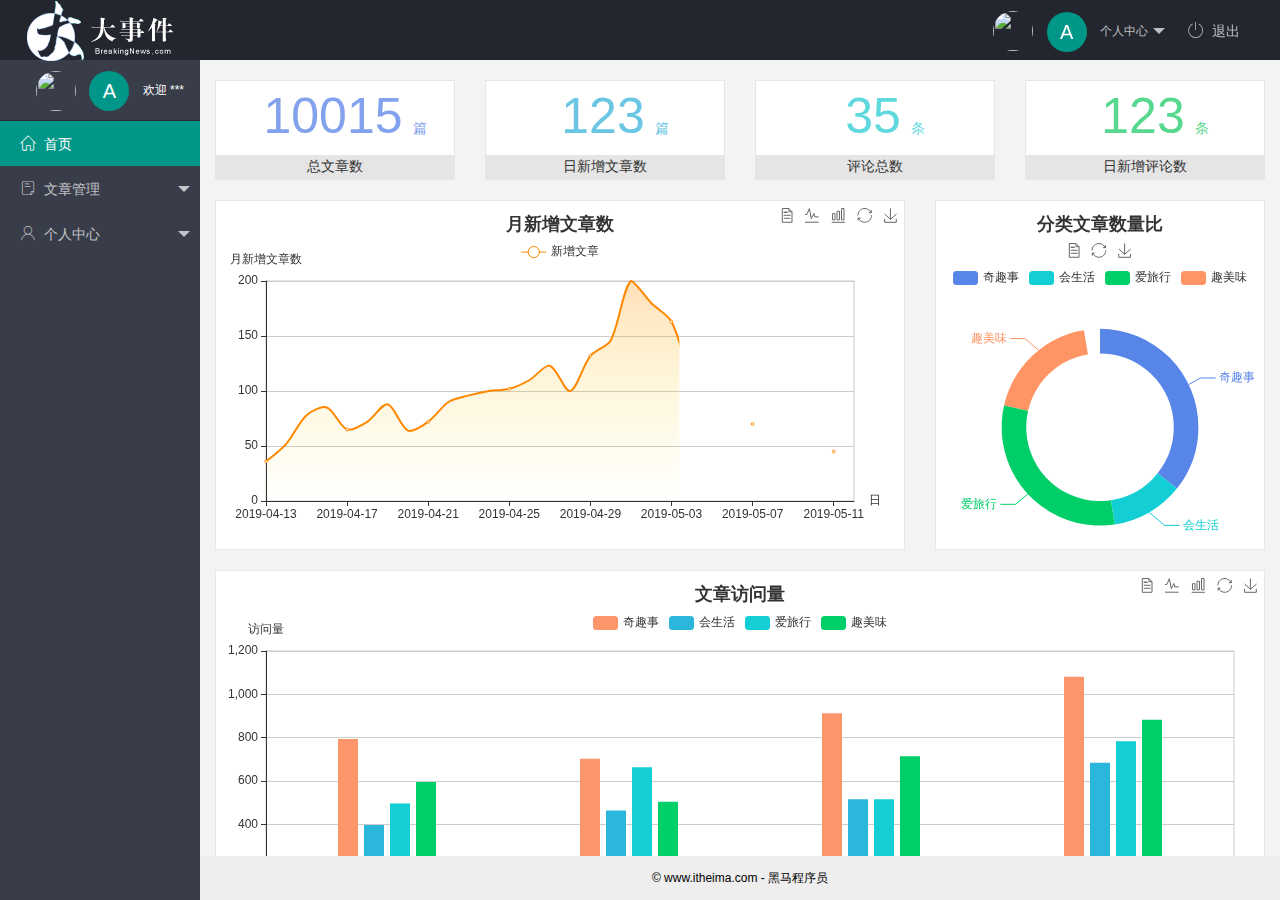
==== index.html @ 98dc0ad7 "完成了主页功能开发" ====
<!DOCTYPE html>
<html lang="en">

<head>
    <meta charset="UTF-8" />
    <meta name="viewport" content="width=device-width, initial-scale=1.0" />
    <title>后台主页</title>
    <!-- 导入 layui 的样式表 -->
    <link rel="stylesheet" href="./assets/lib/layui/css/layui.css" />
    <!-- 导入第三方图标库 -->
    <link rel="stylesheet" href="./assets/fonts/iconfont.css" />
    <!-- 导入自己的样式表 -->
    <link rel="stylesheet" href="./assets/css/index.css" />
</head>

<body class="layui-layout-body">
    <div class="layui-layout layui-layout-admin">
        <div class="layui-header">
            <div class="layui-logo">
                <img src="./assets/images/logo.png" alt="" />
            </div>
            <!-- 头部区域（可配合layui已有的水平导航） -->
            <ul class="layui-nav layui-layout-right">
                <li class="layui-nav-item">
                    <a href="javascript:;" class="userinfo">
                        <img src="http://t.cn/RCzsdCq" class="layui-nav-img" />
                        <span class="text-avatar">A</span> 个人中心
                    </a>
                    <dl class="layui-nav-child">
                        <dd><a href="./user/user_info.html" target="fm">基本资料</a></dd>
                        <dd><a href="./user/user_avatar.html" target="fm">更换头像</a></dd>
                        <dd><a href="./user/user_pwd.html" target="fm">重置密码</a></dd>
                    </dl>
                </li>
                <li class="layui-nav-item">
                    <a href="javascript:;" id="btnLogout"><span class="iconfont icon-tuichu"></span>退出</a>
                </li>
            </ul>
        </div>

        <div class="layui-side layui-bg-black">
            <div class="layui-side-scroll">
                <div class="userinfo">
                    <img src="http://t.cn/RCzsdCq" class="layui-nav-img" />
                    <span class="text-avatar">A</span>
                    <span id="welcome">欢迎 ***</span>
                </div>
                <!-- 左侧导航区域（可配合layui已有的垂直导航） -->
                <ul class="layui-nav layui-nav-tree" lay-shrink="all">
                    <li class="layui-nav-item layui-this">
                        <a href="./home/dashboard.html" target="fm"><span class="iconfont icon-home"></span>首页</a>
                    </li>
                    <li class="layui-nav-item">
                        <a class="" href="javascript:;"><span class="iconfont icon-16"></span>文章管理</a>
                        <dl class="layui-nav-child">
                            <dd>
                                <a href="/article/art_cate.html" target="fm"><i class="layui-icon layui-icon-app"></i>文章类别</a>
                            </dd>
                            <dd>
                                <a href="/article/art_list.html" target="fm"><i class="layui-icon layui-icon-app"></i>文章列表</a>
                            </dd>
                            <dd>
                                <a href="/article/art_pub.html" target="fm"><i class="layui-icon layui-icon-app"></i>发布文章</a>
                            </dd>
                        </dl>
                    </li>
                    <li class="layui-nav-item">
                        <a href="javascript:;"><span class="iconfont icon-user"></span>个人中心</a>
                        <dl class="layui-nav-child">
                            <dd>
                                <a href="/user/user_info.html" target="fm"><i class="layui-icon layui-icon-app"></i>基本资料</a>
                            </dd>
                            <dd>
                                <a href="/user/user_avatar.html" target="fm"><i class="layui-icon layui-icon-app"></i>更换头像</a>
                            </dd>
                            <dd>
                                <a href="/user/user_pwd.html" target="fm"><i class="layui-icon layui-icon-app"></i>重置密码</a>
                            </dd>
                        </dl>
                    </li>
                </ul>
            </div>
        </div>

        <div class="layui-body">
            <!-- 内容主体区域 -->
            <iframe name="fm" src="./home/dashboard.html" frameborder="0"></iframe>
        </div>

        <div class="layui-footer">
            <!-- 底部固定区域 -->
            © www.itheima.com - 黑马程序员
        </div>
    </div>
    <!-- 导入 layui 的JS文件 -->
    <script src="./assets/lib/layui/layui.all.js"></script>
    <!-- 导入 jQuery -->
    <script src="./assets/lib/jquery.js"></script>
    <!-- 导入自己封装的 baseAPI -->
    <script src="./assets/js/baseAPI.js"></script>
    <!-- 导入自己的 js 文件 -->
    <script src="./assets/js/index.js"></script>
</body>

</html>
---- assets/lib/layui/css/layui.css ----
/** layui-v2.5.5 MIT License By https://www.layui.com */
 .layui-inline,img{display:inline-block;vertical-align:middle}h1,h2,h3,h4,h5,h6{font-weight:400}.layui-edge,.layui-header,.layui-inline,.layui-main{position:relative}.layui-body,.layui-edge,.layui-elip{overflow:hidden}.layui-btn,.layui-edge,.layui-inline,img{vertical-align:middle}.layui-btn,.layui-disabled,.layui-icon,.layui-unselect{-moz-user-select:none;-webkit-user-select:none;-ms-user-select:none}.layui-elip,.layui-form-checkbox span,.layui-form-pane .layui-form-label{text-overflow:ellipsis;white-space:nowrap}.layui-breadcrumb,.layui-tree-btnGroup{visibility:hidden}blockquote,body,button,dd,div,dl,dt,form,h1,h2,h3,h4,h5,h6,input,li,ol,p,pre,td,textarea,th,ul{margin:0;padding:0;-webkit-tap-highlight-color:rgba(0,0,0,0)}a:active,a:hover{outline:0}img{border:none}li{list-style:none}table{border-collapse:collapse;border-spacing:0}h4,h5,h6{font-size:100%}button,input,optgroup,option,select,textarea{font-family:inherit;font-size:inherit;font-style:inherit;font-weight:inherit;outline:0}pre{white-space:pre-wrap;white-space:-moz-pre-wrap;white-space:-pre-wrap;white-space:-o-pre-wrap;word-wrap:break-word}body{line-height:24px;font:14px Helvetica Neue,Helvetica,PingFang SC,Tahoma,Arial,sans-serif}hr{height:1px;margin:10px 0;border:0;clear:both}a{color:#333;text-decoration:none}a:hover{color:#777}a cite{font-style:normal;*cursor:pointer}.layui-border-box,.layui-border-box *{box-sizing:border-box}.layui-box,.layui-box *{box-sizing:content-box}.layui-clear{clear:both;*zoom:1}.layui-clear:after{content:'\20';clear:both;*zoom:1;display:block;height:0}.layui-inline{*display:inline;*zoom:1}.layui-edge{display:inline-block;width:0;height:0;border-width:6px;border-style:dashed;border-color:transparent}.layui-edge-top{top:-4px;border-bottom-color:#999;border-bottom-style:solid}.layui-edge-right{border-left-color:#999;border-left-style:solid}.layui-edge-bottom{top:2px;border-top-color:#999;border-top-style:solid}.layui-edge-left{border-right-color:#999;border-right-style:solid}.layui-disabled,.layui-disabled:hover{color:#d2d2d2!important;cursor:not-allowed!important}.layui-circle{border-radius:100%}.layui-show{display:block!important}.layui-hide{display:none!important}@font-face{font-family:layui-icon;src:url(../font/iconfont.eot?v=250);src:url(../font/iconfont.eot?v=250#iefix) format('embedded-opentype'),url(../font/iconfont.woff2?v=250) format('woff2'),url(../font/iconfont.woff?v=250) format('woff'),url(../font/iconfont.ttf?v=250) format('truetype'),url(../font/iconfont.svg?v=250#layui-icon) format('svg')}.layui-icon{font-family:layui-icon!important;font-size:16px;font-style:normal;-webkit-font-smoothing:antialiased;-moz-osx-font-smoothing:grayscale}.layui-icon-reply-fill:before{content:"\e611"}.layui-icon-set-fill:before{content:"\e614"}.layui-icon-menu-fill:before{content:"\e60f"}.layui-icon-search:before{content:"\e615"}.layui-icon-share:before{content:"\e641"}.layui-icon-set-sm:before{content:"\e620"}.layui-icon-engine:before{content:"\e628"}.layui-icon-close:before{content:"\1006"}.layui-icon-close-fill:before{content:"\1007"}.layui-icon-chart-screen:before{content:"\e629"}.layui-icon-star:before{content:"\e600"}.layui-icon-circle-dot:before{content:"\e617"}.layui-icon-chat:before{content:"\e606"}.layui-icon-release:before{content:"\e609"}.layui-icon-list:before{content:"\e60a"}.layui-icon-chart:before{content:"\e62c"}.layui-icon-ok-circle:before{content:"\1005"}.layui-icon-layim-theme:before{content:"\e61b"}.layui-icon-table:before{content:"\e62d"}.layui-icon-right:before{content:"\e602"}.layui-icon-left:before{content:"\e603"}.layui-icon-cart-simple:before{content:"\e698"}.layui-icon-face-cry:before{content:"\e69c"}.layui-icon-face-smile:before{content:"\e6af"}.layui-icon-survey:before{content:"\e6b2"}.layui-icon-tree:before{content:"\e62e"}.layui-icon-upload-circle:before{content:"\e62f"}.layui-icon-add-circle:before{content:"\e61f"}.layui-icon-download-circle:before{content:"\e601"}.layui-icon-templeate-1:before{content:"\e630"}.layui-icon-util:before{content:"\e631"}.layui-icon-face-surprised:before{content:"\e664"}.layui-icon-edit:before{content:"\e642"}.layui-icon-speaker:before{content:"\e645"}.layui-icon-down:before{content:"\e61a"}.layui-icon-file:before{content:"\e621"}.layui-icon-layouts:before{content:"\e632"}.layui-icon-rate-half:before{content:"\e6c9"}.layui-icon-add-circle-fine:before{content:"\e608"}.layui-icon-prev-circle:before{content:"\e633"}.layui-icon-read:before{content:"\e705"}.layui-icon-404:before{content:"\e61c"}.layui-icon-carousel:before{content:"\e634"}.layui-icon-help:before{content:"\e607"}.layui-icon-code-circle:before{content:"\e635"}.layui-icon-water:before{content:"\e636"}.layui-icon-username:before{content:"\e66f"}.layui-icon-find-fill:before{content:"\e670"}.layui-icon-about:before{content:"\e60b"}.layui-icon-location:before{content:"\e715"}.layui-icon-up:before{content:"\e619"}.layui-icon-pause:before{content:"\e651"}.layui-icon-date:before{content:"\e637"}.layui-icon-layim-uploadfile:before{content:"\e61d"}.layui-icon-delete:before{content:"\e640"}.layui-icon-play:before{content:"\e652"}.layui-icon-top:before{content:"\e604"}.layui-icon-friends:before{content:"\e612"}.layui-icon-refresh-3:before{content:"\e9aa"}.layui-icon-ok:before{content:"\e605"}.layui-icon-layer:before{content:"\e638"}.layui-icon-face-smile-fine:before{content:"\e60c"}.layui-icon-dollar:before{content:"\e659"}.layui-icon-group:before{content:"\e613"}.layui-icon-layim-download:before{content:"\e61e"}.layui-icon-picture-fine:before{content:"\e60d"}.layui-icon-link:before{content:"\e64c"}.layui-icon-diamond:before{content:"\e735"}.layui-icon-log:before{content:"\e60e"}.layui-icon-rate-solid:before{content:"\e67a"}.layui-icon-fonts-del:before{content:"\e64f"}.layui-icon-unlink:before{content:"\e64d"}.layui-icon-fonts-clear:before{content:"\e639"}.layui-icon-triangle-r:before{content:"\e623"}.layui-icon-circle:before{content:"\e63f"}.layui-icon-radio:before{content:"\e643"}.layui-icon-align-center:before{content:"\e647"}.layui-icon-align-right:before{content:"\e648"}.layui-icon-align-left:before{content:"\e649"}.layui-icon-loading-1:before{content:"\e63e"}.layui-icon-return:before{content:"\e65c"}.layui-icon-fonts-strong:before{content:"\e62b"}.layui-icon-upload:before{content:"\e67c"}.layui-icon-dialogue:before{content:"\e63a"}.layui-icon-video:before{content:"\e6ed"}.layui-icon-headset:before{content:"\e6fc"}.layui-icon-cellphone-fine:before{content:"\e63b"}.layui-icon-add-1:before{content:"\e654"}.layui-icon-face-smile-b:before{content:"\e650"}.layui-icon-fonts-html:before{content:"\e64b"}.layui-icon-form:before{content:"\e63c"}.layui-icon-cart:before{content:"\e657"}.layui-icon-camera-fill:before{content:"\e65d"}.layui-icon-tabs:before{content:"\e62a"}.layui-icon-fonts-code:before{content:"\e64e"}.layui-icon-fire:before{content:"\e756"}.layui-icon-set:before{content:"\e716"}.layui-icon-fonts-u:before{content:"\e646"}.layui-icon-triangle-d:before{content:"\e625"}.layui-icon-tips:before{content:"\e702"}.layui-icon-picture:before{content:"\e64a"}.layui-icon-more-vertical:before{content:"\e671"}.layui-icon-flag:before{content:"\e66c"}.layui-icon-loading:before{content:"\e63d"}.layui-icon-fonts-i:before{content:"\e644"}.layui-icon-refresh-1:before{content:"\e666"}.layui-icon-rmb:before{content:"\e65e"}.layui-icon-home:before{content:"\e68e"}.layui-icon-user:before{content:"\e770"}.layui-icon-notice:before{content:"\e667"}.layui-icon-login-weibo:before{content:"\e675"}.layui-icon-voice:before{content:"\e688"}.layui-icon-upload-drag:before{content:"\e681"}.layui-icon-login-qq:before{content:"\e676"}.layui-icon-snowflake:before{content:"\e6b1"}.layui-icon-file-b:before{content:"\e655"}.layui-icon-template:before{content:"\e663"}.layui-icon-auz:before{content:"\e672"}.layui-icon-console:before{content:"\e665"}.layui-icon-app:before{content:"\e653"}.layui-icon-prev:before{content:"\e65a"}.layui-icon-website:before{content:"\e7ae"}.layui-icon-next:before{content:"\e65b"}.layui-icon-component:before{content:"\e857"}.layui-icon-more:before{content:"\e65f"}.layui-icon-login-wechat:before{content:"\e677"}.layui-icon-shrink-right:before{content:"\e668"}.layui-icon-spread-left:before{content:"\e66b"}.layui-icon-camera:before{content:"\e660"}.layui-icon-note:before{content:"\e66e"}.layui-icon-refresh:before{content:"\e669"}.layui-icon-female:before{content:"\e661"}.layui-icon-male:before{content:"\e662"}.layui-icon-password:before{content:"\e673"}.layui-icon-senior:before{content:"\e674"}.layui-icon-theme:before{content:"\e66a"}.layui-icon-tread:before{content:"\e6c5"}.layui-icon-praise:before{content:"\e6c6"}.layui-icon-star-fill:before{content:"\e658"}.layui-icon-rate:before{content:"\e67b"}.layui-icon-template-1:before{content:"\e656"}.layui-icon-vercode:before{content:"\e679"}.layui-icon-cellphone:before{content:"\e678"}.layui-icon-screen-full:before{content:"\e622"}.layui-icon-screen-restore:before{content:"\e758"}.layui-icon-cols:before{content:"\e610"}.layui-icon-export:before{content:"\e67d"}.layui-icon-print:before{content:"\e66d"}.layui-icon-slider:before{content:"\e714"}.layui-icon-addition:before{content:"\e624"}.layui-icon-subtraction:before{content:"\e67e"}.layui-icon-service:before{content:"\e626"}.layui-icon-transfer:before{content:"\e691"}.layui-main{width:1140px;margin:0 auto}.layui-header{z-index:1000;height:60px}.layui-header a:hover{transition:all .5s;-webkit-transition:all .5s}.layui-side{position:fixed;left:0;top:0;bottom:0;z-index:999;width:200px;overflow-x:hidden}.layui-side-scroll{position:relative;width:220px;height:100%;overflow-x:hidden}.layui-body{position:absolute;left:200px;right:0;top:0;bottom:0;z-index:998;width:auto;overflow-y:auto;box-sizing:border-box}.layui-layout-body{overflow:hidden}.layui-layout-admin .layui-header{background-color:#23262E}.layui-layout-admin .layui-side{top:60px;width:200px;overflow-x:hidden}.layui-layout-admin .layui-body{position:fixed;top:60px;bottom:44px}.layui-layout-admin .layui-main{width:auto;margin:0 15px}.layui-layout-admin .layui-footer{position:fixed;left:200px;right:0;bottom:0;height:44px;line-height:44px;padding:0 15px;background-color:#eee}.layui-layout-admin .layui-logo{position:absolute;left:0;top:0;width:200px;height:100%;line-height:60px;text-align:center;color:#009688;font-size:16px}.layui-layout-admin .layui-header .layui-nav{background:0 0}.layui-layout-left{position:absolute!important;left:200px;top:0}.layui-layout-right{position:absolute!important;right:0;top:0}.layui-container{position:relative;margin:0 auto;padding:0 15px;box-sizing:border-box}.layui-fluid{position:relative;margin:0 auto;padding:0 15px}.layui-row:after,.layui-row:before{content:'';display:block;clear:both}.layui-col-lg1,.layui-col-lg10,.layui-col-lg11,.layui-col-lg12,.layui-col-lg2,.layui-col-lg3,.layui-col-lg4,.layui-col-lg5,.layui-col-lg6,.layui-col-lg7,.layui-col-lg8,.layui-col-lg9,.layui-col-md1,.layui-col-md10,.layui-col-md11,.layui-col-md12,.layui-col-md2,.layui-col-md3,.layui-col-md4,.layui-col-md5,.layui-col-md6,.layui-col-md7,.layui-col-md8,.layui-col-md9,.layui-col-sm1,.layui-col-sm10,.layui-col-sm11,.layui-col-sm12,.layui-col-sm2,.layui-col-sm3,.layui-col-sm4,.layui-col-sm5,.layui-col-sm6,.layui-col-sm7,.layui-col-sm8,.layui-col-sm9,.layui-col-xs1,.layui-col-xs10,.layui-col-xs11,.layui-col-xs12,.layui-col-xs2,.layui-col-xs3,.layui-col-xs4,.layui-col-xs5,.layui-col-xs6,.layui-col-xs7,.layui-col-xs8,.layui-col-xs9{position:relative;display:block;box-sizing:border-box}.layui-col-xs1,.layui-col-xs10,.layui-col-xs11,.layui-col-xs12,.layui-col-xs2,.layui-col-xs3,.layui-col-xs4,.layui-col-xs5,.layui-col-xs6,.layui-col-xs7,.layui-col-xs8,.layui-col-xs9{float:left}.layui-col-xs1{width:8.33333333%}.layui-col-xs2{width:16.66666667%}.layui-col-xs3{width:25%}.layui-col-xs4{width:33.33333333%}.layui-col-xs5{width:41.66666667%}.layui-col-xs6{width:50%}.layui-col-xs7{width:58.33333333%}.layui-col-xs8{width:66.66666667%}.layui-col-xs9{width:75%}.layui-col-xs10{width:83.33333333%}.layui-col-xs11{width:91.66666667%}.layui-col-xs12{width:100%}.layui-col-xs-offset1{margin-left:8.33333333%}.layui-col-xs-offset2{margin-left:16.66666667%}.layui-col-xs-offset3{margin-left:25%}.layui-col-xs-offset4{margin-left:33.33333333%}.layui-col-xs-offset5{margin-left:41.66666667%}.layui-col-xs-offset6{margin-left:50%}.layui-col-xs-offset7{margin-left:58.33333333%}.layui-col-xs-offset8{margin-left:66.66666667%}.layui-col-xs-offset9{margin-left:75%}.layui-col-xs-offset10{margin-left:83.33333333%}.layui-col-xs-offset11{margin-left:91.66666667%}.layui-col-xs-offset12{margin-left:100%}@media screen and (max-width:768px){.layui-hide-xs{display:none!important}.layui-show-xs-block{display:block!important}.layui-show-xs-inline{display:inline!important}.layui-show-xs-inline-block{display:inline-block!important}}@media screen and (min-width:768px){.layui-container{width:750px}.layui-hide-sm{display:none!important}.layui-show-sm-block{display:block!important}.layui-show-sm-inline{display:inline!important}.layui-show-sm-inline-block{display:inline-block!important}.layui-col-sm1,.layui-col-sm10,.layui-col-sm11,.layui-col-sm12,.layui-col-sm2,.layui-col-sm3,.layui-col-sm4,.layui-col-sm5,.layui-col-sm6,.layui-col-sm7,.layui-col-sm8,.layui-col-sm9{float:left}.layui-col-sm1{width:8.33333333%}.layui-col-sm2{width:16.66666667%}.layui-col-sm3{width:25%}.layui-col-sm4{width:33.33333333%}.layui-col-sm5{width:41.66666667%}.layui-col-sm6{width:50%}.layui-col-sm7{width:58.33333333%}.layui-col-sm8{width:66.66666667%}.layui-col-sm9{width:75%}.layui-col-sm10{width:83.33333333%}.layui-col-sm11{width:91.66666667%}.layui-col-sm12{width:100%}.layui-col-sm-offset1{margin-left:8.33333333%}.layui-col-sm-offset2{margin-left:16.66666667%}.layui-col-sm-offset3{margin-left:25%}.layui-col-sm-offset4{margin-left:33.33333333%}.layui-col-sm-offset5{margin-left:41.66666667%}.layui-col-sm-offset6{margin-left:50%}.layui-col-sm-offset7{margin-left:58.33333333%}.layui-col-sm-offset8{margin-left:66.66666667%}.layui-col-sm-offset9{margin-left:75%}.layui-col-sm-offset10{margin-left:83.33333333%}.layui-col-sm-offset11{margin-left:91.66666667%}.layui-col-sm-offset12{margin-left:100%}}@media screen and (min-width:992px){.layui-container{width:970px}.layui-hide-md{display:none!important}.layui-show-md-block{display:block!important}.layui-show-md-inline{display:inline!important}.layui-show-md-inline-block{display:inline-block!important}.layui-col-md1,.layui-col-md10,.layui-col-md11,.layui-col-md12,.layui-col-md2,.layui-col-md3,.layui-col-md4,.layui-col-md5,.layui-col-md6,.layui-col-md7,.layui-col-md8,.layui-col-md9{float:left}.layui-col-md1{width:8.33333333%}.layui-col-md2{width:16.66666667%}.layui-col-md3{width:25%}.layui-col-md4{width:33.33333333%}.layui-col-md5{width:41.66666667%}.layui-col-md6{width:50%}.layui-col-md7{width:58.33333333%}.layui-col-md8{width:66.66666667%}.layui-col-md9{width:75%}.layui-col-md10{width:83.33333333%}.layui-col-md11{width:91.66666667%}.layui-col-md12{width:100%}.layui-col-md-offset1{margin-left:8.33333333%}.layui-col-md-offset2{margin-left:16.66666667%}.layui-col-md-offset3{margin-left:25%}.layui-col-md-offset4{margin-left:33.33333333%}.layui-col-md-offset5{margin-left:41.66666667%}.layui-col-md-offset6{margin-left:50%}.layui-col-md-offset7{margin-left:58.33333333%}.layui-col-md-offset8{margin-left:66.66666667%}.layui-col-md-offset9{margin-left:75%}.layui-col-md-offset10{margin-left:83.33333333%}.layui-col-md-offset11{margin-left:91.66666667%}.layui-col-md-offset12{margin-left:100%}}@media screen and (min-width:1200px){.layui-container{width:1170px}.layui-hide-lg{display:none!important}.layui-show-lg-block{display:block!important}.layui-show-lg-inline{display:inline!important}.layui-show-lg-inline-block{display:inline-block!important}.layui-col-lg1,.layui-col-lg10,.layui-col-lg11,.layui-col-lg12,.layui-col-lg2,.layui-col-lg3,.layui-col-lg4,.layui-col-lg5,.layui-col-lg6,.layui-col-lg7,.layui-col-lg8,.layui-col-lg9{float:left}.layui-col-lg1{width:8.33333333%}.layui-col-lg2{width:16.66666667%}.layui-col-lg3{width:25%}.layui-col-lg4{width:33.33333333%}.layui-col-lg5{width:41.66666667%}.layui-col-lg6{width:50%}.layui-col-lg7{width:58.33333333%}.layui-col-lg8{width:66.66666667%}.layui-col-lg9{width:75%}.layui-col-lg10{width:83.33333333%}.layui-col-lg11{width:91.66666667%}.layui-col-lg12{width:100%}.layui-col-lg-offset1{margin-left:8.33333333%}.layui-col-lg-offset2{margin-left:16.66666667%}.layui-col-lg-offset3{margin-left:25%}.layui-col-lg-offset4{margin-left:33.33333333%}.layui-col-lg-offset5{margin-left:41.66666667%}.layui-col-lg-offset6{margin-left:50%}.layui-col-lg-offset7{margin-left:58.33333333%}.layui-col-lg-offset8{margin-left:66.66666667%}.layui-col-lg-offset9{margin-left:75%}.layui-col-lg-offset10{margin-left:83.33333333%}.layui-col-lg-offset11{margin-left:91.66666667%}.layui-col-lg-offset12{margin-left:100%}}.layui-col-space1{margin:-.5px}.layui-col-space1>*{padding:.5px}.layui-col-space3{margin:-1.5px}.layui-col-space3>*{padding:1.5px}.layui-col-space5{margin:-2.5px}.layui-col-space5>*{padding:2.5px}.layui-col-space8{margin:-3.5px}.layui-col-space8>*{padding:3.5px}.layui-col-space10{margin:-5px}.layui-col-space10>*{padding:5px}.layui-col-space12{margin:-6px}.layui-col-space12>*{padding:6px}.layui-col-space15{margin:-7.5px}.layui-col-space15>*{padding:7.5px}.layui-col-space18{margin:-9px}.layui-col-space18>*{padding:9px}.layui-col-space20{margin:-10px}.layui-col-space20>*{padding:10px}.layui-col-space22{margin:-11px}.layui-col-space22>*{padding:11px}.layui-col-space25{margin:-12.5px}.layui-col-space25>*{padding:12.5px}.layui-col-space30{margin:-15px}.layui-col-space30>*{padding:15px}.layui-btn,.layui-input,.layui-select,.layui-textarea,.layui-upload-button{outline:0;-webkit-appearance:none;transition:all .3s;-webkit-transition:all .3s;box-sizing:border-box}.layui-elem-quote{margin-bottom:10px;padding:15px;line-height:22px;border-left:5px solid #009688;border-radius:0 2px 2px 0;background-color:#f2f2f2}.layui-quote-nm{border-style:solid;border-width:1px 1px 1px 5px;background:0 0}.layui-elem-field{margin-bottom:10px;padding:0;border-width:1px;border-style:solid}.layui-elem-field legend{margin-left:20px;padding:0 10px;font-size:20px;font-weight:300}.layui-field-title{margin:10px 0 20px;border-width:1px 0 0}.layui-field-box{padding:10px 15px}.layui-field-title .layui-field-box{padding:10px 0}.layui-progress{position:relative;height:6px;border-radius:20px;background-color:#e2e2e2}.layui-progress-bar{position:absolute;left:0;top:0;width:0;max-width:100%;height:6px;border-radius:20px;text-align:right;background-color:#5FB878;transition:all .3s;-webkit-transition:all .3s}.layui-progress-big,.layui-progress-big .layui-progress-bar{height:18px;line-height:18px}.layui-progress-text{position:relative;top:-20px;line-height:18px;font-size:12px;color:#666}.layui-progress-big .layui-progress-text{position:static;padding:0 10px;color:#fff}.layui-collapse{border-width:1px;border-style:solid;border-radius:2px}.layui-colla-content,.layui-colla-item{border-top-width:1px;border-top-style:solid}.layui-colla-item:first-child{border-top:none}.layui-colla-title{position:relative;height:42px;line-height:42px;padding:0 15px 0 35px;color:#333;background-color:#f2f2f2;cursor:pointer;font-size:14px;overflow:hidden}.layui-colla-content{display:none;padding:10px 15px;line-height:22px;color:#666}.layui-colla-icon{position:absolute;left:15px;top:0;font-size:14px}.layui-card{margin-bottom:15px;border-radius:2px;background-color:#fff;box-shadow:0 1px 2px 0 rgba(0,0,0,.05)}.layui-card:last-child{margin-bottom:0}.layui-card-header{position:relative;height:42px;line-height:42px;padding:0 15px;border-bottom:1px solid #f6f6f6;color:#333;border-radius:2px 2px 0 0;font-size:14px}.layui-bg-black,.layui-bg-blue,.layui-bg-cyan,.layui-bg-green,.layui-bg-orange,.layui-bg-red{color:#fff!important}.layui-card-body{position:relative;padding:10px 15px;line-height:24px}.layui-card-body[pad15]{padding:15px}.layui-card-body[pad20]{padding:20px}.layui-card-body .layui-table{margin:5px 0}.layui-card .layui-tab{margin:0}.layui-panel-window{position:relative;padding:15px;border-radius:0;border-top:5px solid #E6E6E6;background-color:#fff}.layui-auxiliar-moving{position:fixed;left:0;right:0;top:0;bottom:0;width:100%;height:100%;background:0 0;z-index:9999999999}.layui-form-label,.layui-form-mid,.layui-form-select,.layui-input-block,.layui-input-inline,.layui-textarea{position:relative}.layui-bg-red{background-color:#FF5722!important}.layui-bg-orange{background-color:#FFB800!important}.layui-bg-green{background-color:#009688!important}.layui-bg-cyan{background-color:#2F4056!important}.layui-bg-blue{background-color:#1E9FFF!important}.layui-bg-black{background-color:#393D49!important}.layui-bg-gray{background-color:#eee!important;color:#666!important}.layui-badge-rim,.layui-colla-content,.layui-colla-item,.layui-collapse,.layui-elem-field,.layui-form-pane .layui-form-item[pane],.layui-form-pane .layui-form-label,.layui-input,.layui-layedit,.layui-layedit-tool,.layui-quote-nm,.layui-select,.layui-tab-bar,.layui-tab-card,.layui-tab-title,.layui-tab-title .layui-this:after,.layui-textarea{border-color:#e6e6e6}.layui-timeline-item:before,hr{background-color:#e6e6e6}.layui-text{line-height:22px;font-size:14px;color:#666}.layui-text h1,.layui-text h2,.layui-text h3{font-weight:500;color:#333}.layui-text h1{font-size:30px}.layui-text h2{font-size:24px}.layui-text h3{font-size:18px}.layui-text a:not(.layui-btn){color:#01AAED}.layui-text a:not(.layui-btn):hover{text-decoration:underline}.layui-text ul{padding:5px 0 5px 15px}.layui-text ul li{margin-top:5px;list-style-type:disc}.layui-text em,.layui-word-aux{color:#999!important;padding:0 5px!important}.layui-btn{display:inline-block;height:38px;line-height:38px;padding:0 18px;background-color:#009688;color:#fff;white-space:nowrap;text-align:center;font-size:14px;border:none;border-radius:2px;cursor:pointer}.layui-btn:hover{opacity:.8;filter:alpha(opacity=80);color:#fff}.layui-btn:active{opacity:1;filter:alpha(opacity=100)}.layui-btn+.layui-btn{margin-left:10px}.layui-btn-container{font-size:0}.layui-btn-container .layui-btn{margin-right:10px;margin-bottom:10px}.layui-btn-container .layui-btn+.layui-btn{margin-left:0}.layui-table .layui-btn-container .layui-btn{margin-bottom:9px}.layui-btn-radius{border-radius:100px}.layui-btn .layui-icon{margin-right:3px;font-size:18px;vertical-align:bottom;vertical-align:middle\9}.layui-btn-primary{border:1px solid #C9C9C9;background-color:#fff;color:#555}.layui-btn-primary:hover{border-color:#009688;color:#333}.layui-btn-normal{background-color:#1E9FFF}.layui-btn-warm{background-color:#FFB800}.layui-btn-danger{background-color:#FF5722}.layui-btn-checked{background-color:#5FB878}.layui-btn-disabled,.layui-btn-disabled:active,.layui-btn-disabled:hover{border:1px solid #e6e6e6;background-color:#FBFBFB;color:#C9C9C9;cursor:not-allowed;opacity:1}.layui-btn-lg{height:44px;line-height:44px;padding:0 25px;font-size:16px}.layui-btn-sm{height:30px;line-height:30px;padding:0 10px;font-size:12px}.layui-btn-sm i{font-size:16px!important}.layui-btn-xs{height:22px;line-height:22px;padding:0 5px;font-size:12px}.layui-btn-xs i{font-size:14px!important}.layui-btn-group{display:inline-block;vertical-align:middle;font-size:0}.layui-btn-group .layui-btn{margin-left:0!important;margin-right:0!important;border-left:1px solid rgba(255,255,255,.5);border-radius:0}.layui-btn-group .layui-btn-primary{border-left:none}.layui-btn-group .layui-btn-primary:hover{border-color:#C9C9C9;color:#009688}.layui-btn-group .layui-btn:first-child{border-left:none;border-radius:2px 0 0 2px}.layui-btn-group .layui-btn-primary:first-child{border-left:1px solid #c9c9c9}.layui-btn-group .layui-btn:last-child{border-radius:0 2px 2px 0}.layui-btn-group .layui-btn+.layui-btn{margin-left:0}.layui-btn-group+.layui-btn-group{margin-left:10px}.layui-btn-fluid{width:100%}.layui-input,.layui-select,.layui-textarea{height:38px;line-height:1.3;line-height:38px\9;border-width:1px;border-style:solid;background-color:#fff;border-radius:2px}.layui-input::-webkit-input-placeholder,.layui-select::-webkit-input-placeholder,.layui-textarea::-webkit-input-placeholder{line-height:1.3}.layui-input,.layui-textarea{display:block;width:100%;padding-left:10px}.layui-input:hover,.layui-textarea:hover{border-color:#D2D2D2!important}.layui-input:focus,.layui-textarea:focus{border-color:#C9C9C9!important}.layui-textarea{min-height:100px;height:auto;line-height:20px;padding:6px 10px;resize:vertical}.layui-select{padding:0 10px}.layui-form input[type=checkbox],.layui-form input[type=radio],.layui-form select{display:none}.layui-form [lay-ignore]{display:initial}.layui-form-item{margin-bottom:15px;clear:both;*zoom:1}.layui-form-item:after{content:'\20';clear:both;*zoom:1;display:block;height:0}.layui-form-label{float:left;display:block;padding:9px 15px;width:80px;font-weight:400;line-height:20px;text-align:right}.layui-form-label-col{display:block;float:none;padding:9px 0;line-height:20px;text-align:left}.layui-form-item .layui-inline{margin-bottom:5px;margin-right:10px}.layui-input-block{margin-left:110px;min-height:36px}.layui-input-inline{display:inline-block;vertical-align:middle}.layui-form-item .layui-input-inline{float:left;width:190px;margin-right:10px}.layui-form-text .layui-input-inline{width:auto}.layui-form-mid{float:left;display:block;padding:9px 0!important;line-height:20px;margin-right:10px}.layui-form-danger+.layui-form-select .layui-input,.layui-form-danger:focus{border-color:#FF5722!important}.layui-form-select .layui-input{padding-right:30px;cursor:pointer}.layui-form-select .layui-edge{position:absolute;right:10px;top:50%;margin-top:-3px;cursor:pointer;border-width:6px;border-top-color:#c2c2c2;border-top-style:solid;transition:all .3s;-webkit-transition:all .3s}.layui-form-select dl{display:none;position:absolute;left:0;top:42px;padding:5px 0;z-index:899;min-width:100%;border:1px solid #d2d2d2;max-height:300px;overflow-y:auto;background-color:#fff;border-radius:2px;box-shadow:0 2px 4px rgba(0,0,0,.12);box-sizing:border-box}.layui-form-select dl dd,.layui-form-select dl dt{padding:0 10px;line-height:36px;white-space:nowrap;overflow:hidden;text-overflow:ellipsis}.layui-form-select dl dt{font-size:12px;color:#999}.layui-form-select dl dd{cursor:pointer}.layui-form-select dl dd:hover{background-color:#f2f2f2;-webkit-transition:.5s all;transition:.5s all}.layui-form-select .layui-select-group dd{padding-left:20px}.layui-form-select dl dd.layui-select-tips{padding-left:10px!important;color:#999}.layui-form-select dl dd.layui-this{background-color:#5FB878;color:#fff}.layui-form-checkbox,.layui-form-select dl dd.layui-disabled{background-color:#fff}.layui-form-selected dl{display:block}.layui-form-checkbox,.layui-form-checkbox *,.layui-form-switch{display:inline-block;vertical-align:middle}.layui-form-selected .layui-edge{margin-top:-9px;-webkit-transform:rotate(180deg);transform:rotate(180deg);margin-top:-3px\9}:root .layui-form-selected .layui-edge{margin-top:-9px\0/IE9}.layui-form-selectup dl{top:auto;bottom:42px}.layui-select-none{margin:5px 0;text-align:center;color:#999}.layui-select-disabled .layui-disabled{border-color:#eee!important}.layui-select-disabled .layui-edge{border-top-color:#d2d2d2}.layui-form-checkbox{position:relative;height:30px;line-height:30px;margin-right:10px;padding-right:30px;cursor:pointer;font-size:0;-webkit-transition:.1s linear;transition:.1s linear;box-sizing:border-box}.layui-form-checkbox span{padding:0 10px;height:100%;font-size:14px;border-radius:2px 0 0 2px;background-color:#d2d2d2;color:#fff;overflow:hidden}.layui-form-checkbox:hover span{background-color:#c2c2c2}.layui-form-checkbox i{position:absolute;right:0;top:0;width:30px;height:28px;border:1px solid #d2d2d2;border-left:none;border-radius:0 2px 2px 0;color:#fff;font-size:20px;text-align:center}.layui-form-checkbox:hover i{border-color:#c2c2c2;color:#c2c2c2}.layui-form-checked,.layui-form-checked:hover{border-color:#5FB878}.layui-form-checked span,.layui-form-checked:hover span{background-color:#5FB878}.layui-form-checked i,.layui-form-checked:hover i{color:#5FB878}.layui-form-item .layui-form-checkbox{margin-top:4px}.layui-form-checkbox[lay-skin=primary]{height:auto!important;line-height:normal!important;min-width:18px;min-height:18px;border:none!important;margin-right:0;padding-left:28px;padding-right:0;background:0 0}.layui-form-checkbox[lay-skin=primary] span{padding-left:0;padding-right:15px;line-height:18px;background:0 0;color:#666}.layui-form-checkbox[lay-skin=primary] i{right:auto;left:0;width:16px;height:16px;line-height:16px;border:1px solid #d2d2d2;font-size:12px;border-radius:2px;background-color:#fff;-webkit-transition:.1s linear;transition:.1s linear}.layui-form-checkbox[lay-skin=primary]:hover i{border-color:#5FB878;color:#fff}.layui-form-checked[lay-skin=primary] i{border-color:#5FB878!important;background-color:#5FB878;color:#fff}.layui-checkbox-disbaled[lay-skin=primary] span{background:0 0!important;color:#c2c2c2}.layui-checkbox-disbaled[lay-skin=primary]:hover i{border-color:#d2d2d2}.layui-form-item .layui-form-checkbox[lay-skin=primary]{margin-top:10px}.layui-form-switch{position:relative;height:22px;line-height:22px;min-width:35px;padding:0 5px;margin-top:8px;border:1px solid #d2d2d2;border-radius:20px;cursor:pointer;background-color:#fff;-webkit-transition:.1s linear;transition:.1s linear}.layui-form-switch i{position:absolute;left:5px;top:3px;width:16px;height:16px;border-radius:20px;background-color:#d2d2d2;-webkit-transition:.1s linear;transition:.1s linear}.layui-form-switch em{position:relative;top:0;width:25px;margin-left:21px;padding:0!important;text-align:center!important;color:#999!important;font-style:normal!important;font-size:12px}.layui-form-onswitch{border-color:#5FB878;background-color:#5FB878}.layui-checkbox-disbaled,.layui-checkbox-disbaled i{border-color:#e2e2e2!important}.layui-form-onswitch i{left:100%;margin-left:-21px;background-color:#fff}.layui-form-onswitch em{margin-left:5px;margin-right:21px;color:#fff!important}.layui-checkbox-disbaled span{background-color:#e2e2e2!important}.layui-checkbox-disbaled:hover i{color:#fff!important}[lay-radio]{display:none}.layui-form-radio,.layui-form-radio *{display:inline-block;vertical-align:middle}.layui-form-radio{line-height:28px;margin:6px 10px 0 0;padding-right:10px;cursor:pointer;font-size:0}.layui-form-radio *{font-size:14px}.layui-form-radio>i{margin-right:8px;font-size:22px;color:#c2c2c2}.layui-form-radio>i:hover,.layui-form-radioed>i{color:#5FB878}.layui-radio-disbaled>i{color:#e2e2e2!important}.layui-form-pane .layui-form-label{width:110px;padding:8px 15px;height:38px;line-height:20px;border-width:1px;border-style:solid;border-radius:2px 0 0 2px;text-align:center;background-color:#FBFBFB;overflow:hidden;box-sizing:border-box}.layui-form-pane .layui-input-inline{margin-left:-1px}.layui-form-pane .layui-input-block{margin-left:110px;left:-1px}.layui-form-pane .layui-input{border-radius:0 2px 2px 0}.layui-form-pane .layui-form-text .layui-form-label{float:none;width:100%;border-radius:2px;box-sizing:border-box;text-align:left}.layui-form-pane .layui-form-text .layui-input-inline{display:block;margin:0;top:-1px;clear:both}.layui-form-pane .layui-form-text .layui-input-block{margin:0;left:0;top:-1px}.layui-form-pane .layui-form-text .layui-textarea{min-height:100px;border-radius:0 0 2px 2px}.layui-form-pane .layui-form-checkbox{margin:4px 0 4px 10px}.layui-form-pane .layui-form-radio,.layui-form-pane .layui-form-switch{margin-top:6px;margin-left:10px}.layui-form-pane .layui-form-item[pane]{position:relative;border-width:1px;border-style:solid}.layui-form-pane .layui-form-item[pane] .layui-form-label{position:absolute;left:0;top:0;height:100%;border-width:0 1px 0 0}.layui-form-pane .layui-form-item[pane] .layui-input-inline{margin-left:110px}@media screen and (max-width:450px){.layui-form-item .layui-form-label{text-overflow:ellipsis;overflow:hidden;white-space:nowrap}.layui-form-item .layui-inline{display:block;margin-right:0;margin-bottom:20px;clear:both}.layui-form-item .layui-inline:after{content:'\20';clear:both;display:block;height:0}.layui-form-item .layui-input-inline{display:block;float:none;left:-3px;width:auto;margin:0 0 10px 112px}.layui-form-item .layui-input-inline+.layui-form-mid{margin-left:110px;top:-5px;padding:0}.layui-form-item .layui-form-checkbox{margin-right:5px;margin-bottom:5px}}.layui-layedit{border-width:1px;border-style:solid;border-radius:2px}.layui-layedit-tool{padding:3px 5px;border-bottom-width:1px;border-bottom-style:solid;font-size:0}.layedit-tool-fixed{position:fixed;top:0;border-top:1px solid #e2e2e2}.layui-layedit-tool .layedit-tool-mid,.layui-layedit-tool .layui-icon{display:inline-block;vertical-align:middle;text-align:center;font-size:14px}.layui-layedit-tool .layui-icon{position:relative;width:32px;height:30px;line-height:30px;margin:3px 5px;color:#777;cursor:pointer;border-radius:2px}.layui-layedit-tool .layui-icon:hover{color:#393D49}.layui-layedit-tool .layui-icon:active{color:#000}.layui-layedit-tool .layedit-tool-active{background-color:#e2e2e2;color:#000}.layui-layedit-tool .layui-disabled,.layui-layedit-tool .layui-disabled:hover{color:#d2d2d2;cursor:not-allowed}.layui-layedit-tool .layedit-tool-mid{width:1px;height:18px;margin:0 10px;background-color:#d2d2d2}.layedit-tool-html{width:50px!important;font-size:30px!important}.layedit-tool-b,.layedit-tool-code,.layedit-tool-help{font-size:16px!important}.layedit-tool-d,.layedit-tool-face,.layedit-tool-image,.layedit-tool-unlink{font-size:18px!important}.layedit-tool-image input{position:absolute;font-size:0;left:0;top:0;width:100%;height:100%;opacity:.01;filter:Alpha(opacity=1);cursor:pointer}.layui-layedit-iframe iframe{display:block;width:100%}#LAY_layedit_code{overflow:hidden}.layui-laypage{display:inline-block;*display:inline;*zoom:1;vertical-align:middle;margin:10px 0;font-size:0}.layui-laypage>a:first-child,.layui-laypage>a:first-child em{border-radius:2px 0 0 2px}.layui-laypage>a:last-child,.layui-laypage>a:last-child em{border-radius:0 2px 2px 0}.layui-laypage>:first-child{margin-left:0!important}.layui-laypage>:last-child{margin-right:0!important}.layui-laypage a,.layui-laypage button,.layui-laypage input,.layui-laypage select,.layui-laypage span{border:1px solid #e2e2e2}.layui-laypage a,.layui-laypage span{display:inline-block;*display:inline;*zoom:1;vertical-align:middle;padding:0 15px;height:28px;line-height:28px;margin:0 -1px 5px 0;background-color:#fff;color:#333;font-size:12px}.layui-flow-more a *,.layui-laypage input,.layui-table-view select[lay-ignore]{display:inline-block}.layui-laypage a:hover{color:#009688}.layui-laypage em{font-style:normal}.layui-laypage .layui-laypage-spr{color:#999;font-weight:700}.layui-laypage a{text-decoration:none}.layui-laypage .layui-laypage-curr{position:relative}.layui-laypage .layui-laypage-curr em{position:relative;color:#fff}.layui-laypage .layui-laypage-curr .layui-laypage-em{position:absolute;left:-1px;top:-1px;padding:1px;width:100%;height:100%;background-color:#009688}.layui-laypage-em{border-radius:2px}.layui-laypage-next em,.layui-laypage-prev em{font-family:Sim sun;font-size:16px}.layui-laypage .layui-laypage-count,.layui-laypage .layui-laypage-limits,.layui-laypage .layui-laypage-refresh,.layui-laypage .layui-laypage-skip{margin-left:10px;margin-right:10px;padding:0;border:none}.layui-laypage .layui-laypage-limits,.layui-laypage .layui-laypage-refresh{vertical-align:top}.layui-laypage .layui-laypage-refresh i{font-size:18px;cursor:pointer}.layui-laypage select{height:22px;padding:3px;border-radius:2px;cursor:pointer}.layui-laypage .layui-laypage-skip{height:30px;line-height:30px;color:#999}.layui-laypage button,.layui-laypage input{height:30px;line-height:30px;border-radius:2px;vertical-align:top;background-color:#fff;box-sizing:border-box}.layui-laypage input{width:40px;margin:0 10px;padding:0 3px;text-align:center}.layui-laypage input:focus,.layui-laypage select:focus{border-color:#009688!important}.layui-laypage button{margin-left:10px;padding:0 10px;cursor:pointer}.layui-table,.layui-table-view{margin:10px 0}.layui-flow-more{margin:10px 0;text-align:center;color:#999;font-size:14px}.layui-flow-more a{height:32px;line-height:32px}.layui-flow-more a *{vertical-align:top}.layui-flow-more a cite{padding:0 20px;border-radius:3px;background-color:#eee;color:#333;font-style:normal}.layui-flow-more a cite:hover{opacity:.8}.layui-flow-more a i{font-size:30px;color:#737383}.layui-table{width:100%;background-color:#fff;color:#666}.layui-table tr{transition:all .3s;-webkit-transition:all .3s}.layui-table th{text-align:left;font-weight:400}.layui-table tbody tr:hover,.layui-table thead tr,.layui-table-click,.layui-table-header,.layui-table-hover,.layui-table-mend,.layui-table-patch,.layui-table-tool,.layui-table-total,.layui-table-total tr,.layui-table[lay-even] tr:nth-child(even){background-color:#f2f2f2}.layui-table td,.layui-table th,.layui-table-col-set,.layui-table-fixed-r,.layui-table-grid-down,.layui-table-header,.layui-table-page,.layui-table-tips-main,.layui-table-tool,.layui-table-total,.layui-table-view,.layui-table[lay-skin=line],.layui-table[lay-skin=row]{border-width:1px;border-style:solid;border-color:#e6e6e6}.layui-table td,.layui-table th{position:relative;padding:9px 15px;min-height:20px;line-height:20px;font-size:14px}.layui-table[lay-skin=line] td,.layui-table[lay-skin=line] th{border-width:0 0 1px}.layui-table[lay-skin=row] td,.layui-table[lay-skin=row] th{border-width:0 1px 0 0}.layui-table[lay-skin=nob] td,.layui-table[lay-skin=nob] th{border:none}.layui-table img{max-width:100px}.layui-table[lay-size=lg] td,.layui-table[lay-size=lg] th{padding:15px 30px}.layui-table-view .layui-table[lay-size=lg] .layui-table-cell{height:40px;line-height:40px}.layui-table[lay-size=sm] td,.layui-table[lay-size=sm] th{font-size:12px;padding:5px 10px}.layui-table-view .layui-table[lay-size=sm] .layui-table-cell{height:20px;line-height:20px}.layui-table[lay-data]{display:none}.layui-table-box{position:relative;overflow:hidden}.layui-table-view .layui-table{position:relative;width:auto;margin:0}.layui-table-view .layui-table[lay-skin=line]{border-width:0 1px 0 0}.layui-table-view .layui-table[lay-skin=row]{border-width:0 0 1px}.layui-table-view .layui-table td,.layui-table-view .layui-table th{padding:5px 0;border-top:none;border-left:none}.layui-table-view .layui-table th.layui-unselect .layui-table-cell span{cursor:pointer}.layui-table-view .layui-table td{cursor:default}.layui-table-view .layui-table td[data-edit=text]{cursor:text}.layui-table-view .layui-form-checkbox[lay-skin=primary] i{width:18px;height:18px}.layui-table-view .layui-form-radio{line-height:0;padding:0}.layui-table-view .layui-form-radio>i{margin:0;font-size:20px}.layui-table-init{position:absolute;left:0;top:0;width:100%;height:100%;text-align:center;z-index:110}.layui-table-init .layui-icon{position:absolute;left:50%;top:50%;margin:-15px 0 0 -15px;font-size:30px;color:#c2c2c2}.layui-table-header{border-width:0 0 1px;overflow:hidden}.layui-table-header .layui-table{margin-bottom:-1px}.layui-table-tool .layui-inline[lay-event]{position:relative;width:26px;height:26px;padding:5px;line-height:16px;margin-right:10px;text-align:center;color:#333;border:1px solid #ccc;cursor:pointer;-webkit-transition:.5s all;transition:.5s all}.layui-table-tool .layui-inline[lay-event]:hover{border:1px solid #999}.layui-table-tool-temp{padding-right:120px}.layui-table-tool-self{position:absolute;right:17px;top:10px}.layui-table-tool .layui-table-tool-self .layui-inline[lay-event]{margin:0 0 0 10px}.layui-table-tool-panel{position:absolute;top:29px;left:-1px;padding:5px 0;min-width:150px;min-height:40px;border:1px solid #d2d2d2;text-align:left;overflow-y:auto;background-color:#fff;box-shadow:0 2px 4px rgba(0,0,0,.12)}.layui-table-cell,.layui-table-tool-panel li{overflow:hidden;text-overflow:ellipsis;white-space:nowrap}.layui-table-tool-panel li{padding:0 10px;line-height:30px;-webkit-transition:.5s all;transition:.5s all}.layui-table-tool-panel li .layui-form-checkbox[lay-skin=primary]{width:100%;padding-left:28px}.layui-table-tool-panel li:hover{background-color:#f2f2f2}.layui-table-tool-panel li .layui-form-checkbox[lay-skin=primary] i{position:absolute;left:0;top:0}.layui-table-tool-panel li .layui-form-checkbox[lay-skin=primary] span{padding:0}.layui-table-tool .layui-table-tool-self .layui-table-tool-panel{left:auto;right:-1px}.layui-table-col-set{position:absolute;right:0;top:0;width:20px;height:100%;border-width:0 0 0 1px;background-color:#fff}.layui-table-sort{width:10px;height:20px;margin-left:5px;cursor:pointer!important}.layui-table-sort .layui-edge{position:absolute;left:5px;border-width:5px}.layui-table-sort .layui-table-sort-asc{top:3px;border-top:none;border-bottom-style:solid;border-bottom-color:#b2b2b2}.layui-table-sort .layui-table-sort-asc:hover{border-bottom-color:#666}.layui-table-sort .layui-table-sort-desc{bottom:5px;border-bottom:none;border-top-style:solid;border-top-color:#b2b2b2}.layui-table-sort .layui-table-sort-desc:hover{border-top-color:#666}.layui-table-sort[lay-sort=asc] .layui-table-sort-asc{border-bottom-color:#000}.layui-table-sort[lay-sort=desc] .layui-table-sort-desc{border-top-color:#000}.layui-table-cell{height:28px;line-height:28px;padding:0 15px;position:relative;box-sizing:border-box}.layui-table-cell .layui-form-checkbox[lay-skin=primary]{top:-1px;padding:0}.layui-table-cell .layui-table-link{color:#01AAED}.laytable-cell-checkbox,.laytable-cell-numbers,.laytable-cell-radio,.laytable-cell-space{padding:0;text-align:center}.layui-table-body{position:relative;overflow:auto;margin-right:-1px;margin-bottom:-1px}.layui-table-body .layui-none{line-height:26px;padding:15px;text-align:center;color:#999}.layui-table-fixed{position:absolute;left:0;top:0;z-index:101}.layui-table-fixed .layui-table-body{overflow:hidden}.layui-table-fixed-l{box-shadow:0 -1px 8px rgba(0,0,0,.08)}.layui-table-fixed-r{left:auto;right:-1px;border-width:0 0 0 1px;box-shadow:-1px 0 8px rgba(0,0,0,.08)}.layui-table-fixed-r .layui-table-header{position:relative;overflow:visible}.layui-table-mend{position:absolute;right:-49px;top:0;height:100%;width:50px}.layui-table-tool{position:relative;z-index:890;width:100%;min-height:50px;line-height:30px;padding:10px 15px;border-width:0 0 1px}.layui-table-tool .layui-btn-container{margin-bottom:-10px}.layui-table-page,.layui-table-total{border-width:1px 0 0;margin-bottom:-1px;overflow:hidden}.layui-table-page{position:relative;width:100%;padding:7px 7px 0;height:41px;font-size:12px;white-space:nowrap}.layui-table-page>div{height:26px}.layui-table-page .layui-laypage{margin:0}.layui-table-page .layui-laypage a,.layui-table-page .layui-laypage span{height:26px;line-height:26px;margin-bottom:10px;border:none;background:0 0}.layui-table-page .layui-laypage a,.layui-table-page .layui-laypage span.layui-laypage-curr{padding:0 12px}.layui-table-page .layui-laypage span{margin-left:0;padding:0}.layui-table-page .layui-laypage .layui-laypage-prev{margin-left:-7px!important}.layui-table-page .layui-laypage .layui-laypage-curr .layui-laypage-em{left:0;top:0;padding:0}.layui-table-page .layui-laypage button,.layui-table-page .layui-laypage input{height:26px;line-height:26px}.layui-table-page .layui-laypage input{width:40px}.layui-table-page .layui-laypage button{padding:0 10px}.layui-table-page select{height:18px}.layui-table-patch .layui-table-cell{padding:0;width:30px}.layui-table-edit{position:absolute;left:0;top:0;width:100%;height:100%;padding:0 14px 1px;border-radius:0;box-shadow:1px 1px 20px rgba(0,0,0,.15)}.layui-table-edit:focus{border-color:#5FB878!important}select.layui-table-edit{padding:0 0 0 10px;border-color:#C9C9C9}.layui-table-view .layui-form-checkbox,.layui-table-view .layui-form-radio,.layui-table-view .layui-form-switch{top:0;margin:0;box-sizing:content-box}.layui-table-view .layui-form-checkbox{top:-1px;height:26px;line-height:26px}.layui-table-view .layui-form-checkbox i{height:26px}.layui-table-grid .layui-table-cell{overflow:visible}.layui-table-grid-down{position:absolute;top:0;right:0;width:26px;height:100%;padding:5px 0;border-width:0 0 0 1px;text-align:center;background-color:#fff;color:#999;cursor:pointer}.layui-table-grid-down .layui-icon{position:absolute;top:50%;left:50%;margin:-8px 0 0 -8px}.layui-table-grid-down:hover{background-color:#fbfbfb}body .layui-table-tips .layui-layer-content{background:0 0;padding:0;box-shadow:0 1px 6px rgba(0,0,0,.12)}.layui-table-tips-main{margin:-44px 0 0 -1px;max-height:150px;padding:8px 15px;font-size:14px;overflow-y:scroll;background-color:#fff;color:#666}.layui-table-tips-c{position:absolute;right:-3px;top:-13px;width:20px;height:20px;padding:3px;cursor:pointer;background-color:#666;border-radius:50%;color:#fff}.layui-table-tips-c:hover{background-color:#777}.layui-table-tips-c:before{position:relative;right:-2px}.layui-upload-file{display:none!important;opacity:.01;filter:Alpha(opacity=1)}.layui-upload-drag,.layui-upload-form,.layui-upload-wrap{display:inline-block}.layui-upload-list{margin:10px 0}.layui-upload-choose{padding:0 10px;color:#999}.layui-upload-drag{position:relative;padding:30px;border:1px dashed #e2e2e2;background-color:#fff;text-align:center;cursor:pointer;color:#999}.layui-upload-drag .layui-icon{font-size:50px;color:#009688}.layui-upload-drag[lay-over]{border-color:#009688}.layui-upload-iframe{position:absolute;width:0;height:0;border:0;visibility:hidden}.layui-upload-wrap{position:relative;vertical-align:middle}.layui-upload-wrap .layui-upload-file{display:block!important;position:absolute;left:0;top:0;z-index:10;font-size:100px;width:100%;height:100%;opacity:.01;filter:Alpha(opacity=1);cursor:pointer}.layui-transfer-active,.layui-transfer-box{display:inline-block;vertical-align:middle}.layui-transfer-box,.layui-transfer-header,.layui-transfer-search{border-width:0;border-style:solid;border-color:#e6e6e6}.layui-transfer-box{position:relative;border-width:1px;width:200px;height:360px;border-radius:2px;background-color:#fff}.layui-transfer-box .layui-form-checkbox{width:100%;margin:0!important}.layui-transfer-header{height:38px;line-height:38px;padding:0 10px;border-bottom-width:1px}.layui-transfer-search{position:relative;padding:10px;border-bottom-width:1px}.layui-transfer-search .layui-input{height:32px;padding-left:30px;font-size:12px}.layui-transfer-search .layui-icon-search{position:absolute;left:20px;top:50%;margin-top:-8px;color:#666}.layui-transfer-active{margin:0 15px}.layui-transfer-active .layui-btn{display:block;margin:0;padding:0 15px;background-color:#5FB878;border-color:#5FB878;color:#fff}.layui-transfer-active .layui-btn-disabled{background-color:#FBFBFB;border-color:#e6e6e6;color:#C9C9C9}.layui-transfer-active .layui-btn:first-child{margin-bottom:15px}.layui-transfer-active .layui-btn .layui-icon{margin:0;font-size:14px!important}.layui-transfer-data{padding:5px 0;overflow:auto}.layui-transfer-data li{height:32px;line-height:32px;padding:0 10px}.layui-transfer-data li:hover{background-color:#f2f2f2;transition:.5s all}.layui-transfer-data .layui-none{padding:15px 10px;text-align:center;color:#999}.layui-nav{position:relative;padding:0 20px;background-color:#393D49;color:#fff;border-radius:2px;font-size:0;box-sizing:border-box}.layui-nav *{font-size:14px}.layui-nav .layui-nav-item{position:relative;display:inline-block;*display:inline;*zoom:1;vertical-align:middle;line-height:60px}.layui-nav .layui-nav-item a{display:block;padding:0 20px;color:#fff;color:rgba(255,255,255,.7);transition:all .3s;-webkit-transition:all .3s}.layui-nav .layui-this:after,.layui-nav-bar,.layui-nav-tree .layui-nav-itemed:after{position:absolute;left:0;top:0;width:0;height:5px;background-color:#5FB878;transition:all .2s;-webkit-transition:all .2s}.layui-nav-bar{z-index:1000}.layui-nav .layui-nav-item a:hover,.layui-nav .layui-this a{color:#fff}.layui-nav .layui-this:after{content:'';top:auto;bottom:0;width:100%}.layui-nav-img{width:30px;height:30px;margin-right:10px;border-radius:50%}.layui-nav .layui-nav-more{content:'';width:0;height:0;border-style:solid dashed dashed;border-color:#fff transparent transparent;overflow:hidden;cursor:pointer;transition:all .2s;-webkit-transition:all .2s;position:absolute;top:50%;right:3px;margin-top:-3px;border-width:6px;border-top-color:rgba(255,255,255,.7)}.layui-nav .layui-nav-mored,.layui-nav-itemed>a .layui-nav-more{margin-top:-9px;border-style:dashed dashed solid;border-color:transparent transparent #fff}.layui-nav-child{display:none;position:absolute;left:0;top:65px;min-width:100%;line-height:36px;padding:5px 0;box-shadow:0 2px 4px rgba(0,0,0,.12);border:1px solid #d2d2d2;background-color:#fff;z-index:100;border-radius:2px;white-space:nowrap}.layui-nav .layui-nav-child a{color:#333}.layui-nav .layui-nav-child a:hover{background-color:#f2f2f2;color:#000}.layui-nav-child dd{position:relative}.layui-nav .layui-nav-child dd.layui-this a,.layui-nav-child dd.layui-this{background-color:#5FB878;color:#fff}.layui-nav-child dd.layui-this:after{display:none}.layui-nav-tree{width:200px;padding:0}.layui-nav-tree .layui-nav-item{display:block;width:100%;line-height:45px}.layui-nav-tree .layui-nav-item a{position:relative;height:45px;line-height:45px;text-overflow:ellipsis;overflow:hidden;white-space:nowrap}.layui-nav-tree .layui-nav-item a:hover{background-color:#4E5465}.layui-nav-tree .layui-nav-bar{width:5px;height:0;background-color:#009688}.layui-nav-tree .layui-nav-child dd.layui-this,.layui-nav-tree .layui-nav-child dd.layui-this a,.layui-nav-tree .layui-this,.layui-nav-tree .layui-this>a,.layui-nav-tree .layui-this>a:hover{background-color:#009688;color:#fff}.layui-nav-tree .layui-this:after{display:none}.layui-nav-itemed>a,.layui-nav-tree .layui-nav-title a,.layui-nav-tree .layui-nav-title a:hover{color:#fff!important}.layui-nav-tree .layui-nav-child{position:relative;z-index:0;top:0;border:none;box-shadow:none}.layui-nav-tree .layui-nav-child a{height:40px;line-height:40px;color:#fff;color:rgba(255,255,255,.7)}.layui-nav-tree .layui-nav-child,.layui-nav-tree .layui-nav-child a:hover{background:0 0;color:#fff}.layui-nav-tree .layui-nav-more{right:10px}.layui-nav-itemed>.layui-nav-child{display:block;padding:0;background-color:rgba(0,0,0,.3)!important}.layui-nav-itemed>.layui-nav-child>.layui-this>.layui-nav-child{display:block}.layui-nav-side{position:fixed;top:0;bottom:0;left:0;overflow-x:hidden;z-index:999}.layui-bg-blue .layui-nav-bar,.layui-bg-blue .layui-nav-itemed:after,.layui-bg-blue .layui-this:after{background-color:#93D1FF}.layui-bg-blue .layui-nav-child dd.layui-this{background-color:#1E9FFF}.layui-bg-blue .layui-nav-itemed>a,.layui-nav-tree.layui-bg-blue .layui-nav-title a,.layui-nav-tree.layui-bg-blue .layui-nav-title a:hover{background-color:#007DDB!important}.layui-breadcrumb{font-size:0}.layui-breadcrumb>*{font-size:14px}.layui-breadcrumb a{color:#999!important}.layui-breadcrumb a:hover{color:#5FB878!important}.layui-breadcrumb a cite{color:#666;font-style:normal}.layui-breadcrumb span[lay-separator]{margin:0 10px;color:#999}.layui-tab{margin:10px 0;text-align:left!important}.layui-tab[overflow]>.layui-tab-title{overflow:hidden}.layui-tab-title{position:relative;left:0;height:40px;white-space:nowrap;font-size:0;border-bottom-width:1px;border-bottom-style:solid;transition:all .2s;-webkit-transition:all .2s}.layui-tab-title li{display:inline-block;*display:inline;*zoom:1;vertical-align:middle;font-size:14px;transition:all .2s;-webkit-transition:all .2s;position:relative;line-height:40px;min-width:65px;padding:0 15px;text-align:center;cursor:pointer}.layui-tab-title li a{display:block}.layui-tab-title .layui-this{color:#000}.layui-tab-title .layui-this:after{position:absolute;left:0;top:0;content:'';width:100%;height:41px;border-width:1px;border-style:solid;border-bottom-color:#fff;border-radius:2px 2px 0 0;box-sizing:border-box;pointer-events:none}.layui-tab-bar{position:absolute;right:0;top:0;z-index:10;width:30px;height:39px;line-height:39px;border-width:1px;border-style:solid;border-radius:2px;text-align:center;background-color:#fff;cursor:pointer}.layui-tab-bar .layui-icon{position:relative;display:inline-block;top:3px;transition:all .3s;-webkit-transition:all .3s}.layui-tab-item{display:none}.layui-tab-more{padding-right:30px;height:auto!important;white-space:normal!important}.layui-tab-more li.layui-this:after{border-bottom-color:#e2e2e2;border-radius:2px}.layui-tab-more .layui-tab-bar .layui-icon{top:-2px;top:3px\9;-webkit-transform:rotate(180deg);transform:rotate(180deg)}:root .layui-tab-more .layui-tab-bar .layui-icon{top:-2px\0/IE9}.layui-tab-content{padding:10px}.layui-tab-title li .layui-tab-close{position:relative;display:inline-block;width:18px;height:18px;line-height:20px;margin-left:8px;top:1px;text-align:center;font-size:14px;color:#c2c2c2;transition:all .2s;-webkit-transition:all .2s}.layui-tab-title li .layui-tab-close:hover{border-radius:2px;background-color:#FF5722;color:#fff}.layui-tab-brief>.layui-tab-title .layui-this{color:#009688}.layui-tab-brief>.layui-tab-more li.layui-this:after,.layui-tab-brief>.layui-tab-title .layui-this:after{border:none;border-radius:0;border-bottom:2px solid #5FB878}.layui-tab-brief[overflow]>.layui-tab-title .layui-this:after{top:-1px}.layui-tab-card{border-width:1px;border-style:solid;border-radius:2px;box-shadow:0 2px 5px 0 rgba(0,0,0,.1)}.layui-tab-card>.layui-tab-title{background-color:#f2f2f2}.layui-tab-card>.layui-tab-title li{margin-right:-1px;margin-left:-1px}.layui-tab-card>.layui-tab-title .layui-this{background-color:#fff}.layui-tab-card>.layui-tab-title .layui-this:after{border-top:none;border-width:1px;border-bottom-color:#fff}.layui-tab-card>.layui-tab-title .layui-tab-bar{height:40px;line-height:40px;border-radius:0;border-top:none;border-right:none}.layui-tab-card>.layui-tab-more .layui-this{background:0 0;color:#5FB878}.layui-tab-card>.layui-tab-more .layui-this:after{border:none}.layui-timeline{padding-left:5px}.layui-timeline-item{position:relative;padding-bottom:20px}.layui-timeline-axis{position:absolute;left:-5px;top:0;z-index:10;width:20px;height:20px;line-height:20px;background-color:#fff;color:#5FB878;border-radius:50%;text-align:center;cursor:pointer}.layui-timeline-axis:hover{color:#FF5722}.layui-timeline-item:before{content:'';position:absolute;left:5px;top:0;z-index:0;width:1px;height:100%}.layui-timeline-item:last-child:before{display:none}.layui-timeline-item:first-child:before{display:block}.layui-timeline-content{padding-left:25px}.layui-timeline-title{position:relative;margin-bottom:10px}.layui-badge,.layui-badge-dot,.layui-badge-rim{position:relative;display:inline-block;padding:0 6px;font-size:12px;text-align:center;background-color:#FF5722;color:#fff;border-radius:2px}.layui-badge{height:18px;line-height:18px}.layui-badge-dot{width:8px;height:8px;padding:0;border-radius:50%}.layui-badge-rim{height:18px;line-height:18px;border-width:1px;border-style:solid;background-color:#fff;color:#666}.layui-btn .layui-badge,.layui-btn .layui-badge-dot{margin-left:5px}.layui-nav .layui-badge,.layui-nav .layui-badge-dot{position:absolute;top:50%;margin:-8px 6px 0}.layui-tab-title .layui-badge,.layui-tab-title .layui-badge-dot{left:5px;top:-2px}.layui-carousel{position:relative;left:0;top:0;background-color:#f8f8f8}.layui-carousel>[carousel-item]{position:relative;width:100%;height:100%;overflow:hidden}.layui-carousel>[carousel-item]:before{position:absolute;content:'\e63d';left:50%;top:50%;width:100px;line-height:20px;margin:-10px 0 0 -50px;text-align:center;color:#c2c2c2;font-family:layui-icon!important;font-size:30px;font-style:normal;-webkit-font-smoothing:antialiased;-moz-osx-font-smoothing:grayscale}.layui-carousel>[carousel-item]>*{display:none;position:absolute;left:0;top:0;width:100%;height:100%;background-color:#f8f8f8;transition-duration:.3s;-webkit-transition-duration:.3s}.layui-carousel-updown>*{-webkit-transition:.3s ease-in-out up;transition:.3s ease-in-out up}.layui-carousel-arrow{display:none\9;opacity:0;position:absolute;left:10px;top:50%;margin-top:-18px;width:36px;height:36px;line-height:36px;text-align:center;font-size:20px;border:0;border-radius:50%;background-color:rgba(0,0,0,.2);color:#fff;-webkit-transition-duration:.3s;transition-duration:.3s;cursor:pointer}.layui-carousel-arrow[lay-type=add]{left:auto!important;right:10px}.layui-carousel:hover .layui-carousel-arrow[lay-type=add],.layui-carousel[lay-arrow=always] .layui-carousel-arrow[lay-type=add]{right:20px}.layui-carousel[lay-arrow=always] .layui-carousel-arrow{opacity:1;left:20px}.layui-carousel[lay-arrow=none] .layui-carousel-arrow{display:none}.layui-carousel-arrow:hover,.layui-carousel-ind ul:hover{background-color:rgba(0,0,0,.35)}.layui-carousel:hover .layui-carousel-arrow{display:block\9;opacity:1;left:20px}.layui-carousel-ind{position:relative;top:-35px;width:100%;line-height:0!important;text-align:center;font-size:0}.layui-carousel[lay-indicator=outside]{margin-bottom:30px}.layui-carousel[lay-indicator=outside] .layui-carousel-ind{top:10px}.layui-carousel[lay-indicator=outside] .layui-carousel-ind ul{background-color:rgba(0,0,0,.5)}.layui-carousel[lay-indicator=none] .layui-carousel-ind{display:none}.layui-carousel-ind ul{display:inline-block;padding:5px;background-color:rgba(0,0,0,.2);border-radius:10px;-webkit-transition-duration:.3s;transition-duration:.3s}.layui-carousel-ind li{display:inline-block;width:10px;height:10px;margin:0 3px;font-size:14px;background-color:#e2e2e2;background-color:rgba(255,255,255,.5);border-radius:50%;cursor:pointer;-webkit-transition-duration:.3s;transition-duration:.3s}.layui-carousel-ind li:hover{background-color:rgba(255,255,255,.7)}.layui-carousel-ind li.layui-this{background-color:#fff}.layui-carousel>[carousel-item]>.layui-carousel-next,.layui-carousel>[carousel-item]>.layui-carousel-prev,.layui-carousel>[carousel-item]>.layui-this{display:block}.layui-carousel>[carousel-item]>.layui-this{left:0}.layui-carousel>[carousel-item]>.layui-carousel-prev{left:-100%}.layui-carousel>[carousel-item]>.layui-carousel-next{left:100%}.layui-carousel>[carousel-item]>.layui-carousel-next.layui-carousel-left,.layui-carousel>[carousel-item]>.layui-carousel-prev.layui-carousel-right{left:0}.layui-carousel>[carousel-item]>.layui-this.layui-carousel-left{left:-100%}.layui-carousel>[carousel-item]>.layui-this.layui-carousel-right{left:100%}.layui-carousel[lay-anim=updown] .layui-carousel-arrow{left:50%!important;top:20px;margin:0 0 0 -18px}.layui-carousel[lay-anim=updown]>[carousel-item]>*,.layui-carousel[lay-anim=fade]>[carousel-item]>*{left:0!important}.layui-carousel[lay-anim=updown] .layui-carousel-arrow[lay-type=add]{top:auto!important;bottom:20px}.layui-carousel[lay-anim=updown] .layui-carousel-ind{position:absolute;top:50%;right:20px;width:auto;height:auto}.layui-carousel[lay-anim=updown] .layui-carousel-ind ul{padding:3px 5px}.layui-carousel[lay-anim=updown] .layui-carousel-ind li{display:block;margin:6px 0}.layui-carousel[lay-anim=updown]>[carousel-item]>.layui-this{top:0}.layui-carousel[lay-anim=updown]>[carousel-item]>.layui-carousel-prev{top:-100%}.layui-carousel[lay-anim=updown]>[carousel-item]>.layui-carousel-next{top:100%}.layui-carousel[lay-anim=updown]>[carousel-item]>.layui-carousel-next.layui-carousel-left,.layui-carousel[lay-anim=updown]>[carousel-item]>.layui-carousel-prev.layui-carousel-right{top:0}.layui-carousel[lay-anim=updown]>[carousel-item]>.layui-this.layui-carousel-left{top:-100%}.layui-carousel[lay-anim=updown]>[carousel-item]>.layui-this.layui-carousel-right{top:100%}.layui-carousel[lay-anim=fade]>[carousel-item]>.layui-carousel-next,.layui-carousel[lay-anim=fade]>[carousel-item]>.layui-carousel-prev{opacity:0}.layui-carousel[lay-anim=fade]>[carousel-item]>.layui-carousel-next.layui-carousel-left,.layui-carousel[lay-anim=fade]>[carousel-item]>.layui-carousel-prev.layui-carousel-right{opacity:1}.layui-carousel[lay-anim=fade]>[carousel-item]>.layui-this.layui-carousel-left,.layui-carousel[lay-anim=fade]>[carousel-item]>.layui-this.layui-carousel-right{opacity:0}.layui-fixbar{position:fixed;right:15px;bottom:15px;z-index:999999}.layui-fixbar li{width:50px;height:50px;line-height:50px;margin-bottom:1px;text-align:center;cursor:pointer;font-size:30px;background-color:#9F9F9F;color:#fff;border-radius:2px;opacity:.95}.layui-fixbar li:hover{opacity:.85}.layui-fixbar li:active{opacity:1}.layui-fixbar .layui-fixbar-top{display:none;font-size:40px}body .layui-util-face{border:none;background:0 0}body .layui-util-face .layui-layer-content{padding:0;background-color:#fff;color:#666;box-shadow:none}.layui-util-face .layui-layer-TipsG{display:none}.layui-util-face ul{position:relative;width:372px;padding:10px;border:1px solid #D9D9D9;background-color:#fff;box-shadow:0 0 20px rgba(0,0,0,.2)}.layui-util-face ul li{cursor:pointer;float:left;border:1px solid #e8e8e8;height:22px;width:26px;overflow:hidden;margin:-1px 0 0 -1px;padding:4px 2px;text-align:center}.layui-util-face ul li:hover{position:relative;z-index:2;border:1px solid #eb7350;background:#fff9ec}.layui-code{position:relative;margin:10px 0;padding:15px;line-height:20px;border:1px solid #ddd;border-left-width:6px;background-color:#F2F2F2;color:#333;font-family:Courier New;font-size:12px}.layui-rate,.layui-rate *{display:inline-block;vertical-align:middle}.layui-rate{padding:10px 5px 10px 0;font-size:0}.layui-rate li i.layui-icon{font-size:20px;color:#FFB800;margin-right:5px;transition:all .3s;-webkit-transition:all .3s}.layui-rate li i:hover{cursor:pointer;transform:scale(1.12);-webkit-transform:scale(1.12)}.layui-rate[readonly] li i:hover{cursor:default;transform:scale(1)}.layui-colorpicker{width:26px;height:26px;border:1px solid #e6e6e6;padding:5px;border-radius:2px;line-height:24px;display:inline-block;cursor:pointer;transition:all .3s;-webkit-transition:all .3s}.layui-colorpicker:hover{border-color:#d2d2d2}.layui-colorpicker.layui-colorpicker-lg{width:34px;height:34px;line-height:32px}.layui-colorpicker.layui-colorpicker-sm{width:24px;height:24px;line-height:22px}.layui-colorpicker.layui-colorpicker-xs{width:22px;height:22px;line-height:20px}.layui-colorpicker-trigger-bgcolor{display:block;background:url([data-uri]);border-radius:2px}.layui-colorpicker-trigger-span{display:block;height:100%;box-sizing:border-box;border:1px solid rgba(0,0,0,.15);border-radius:2px;text-align:center}.layui-colorpicker-trigger-i{display:inline-block;color:#FFF;font-size:12px}.layui-colorpicker-trigger-i.layui-icon-close{color:#999}.layui-colorpicker-main{position:absolute;z-index:66666666;width:280px;padding:7px;background:#FFF;border:1px solid #d2d2d2;border-radius:2px;box-shadow:0 2px 4px rgba(0,0,0,.12)}.layui-colorpicker-main-wrapper{height:180px;position:relative}.layui-colorpicker-basis{width:260px;height:100%;position:relative}.layui-colorpicker-basis-white{width:100%;height:100%;position:absolute;top:0;left:0;background:linear-gradient(90deg,#FFF,hsla(0,0%,100%,0))}.layui-colorpicker-basis-black{width:100%;height:100%;position:absolute;top:0;left:0;background:linear-gradient(0deg,#000,transparent)}.layui-colorpicker-basis-cursor{width:10px;height:10px;border:1px solid #FFF;border-radius:50%;position:absolute;top:-3px;right:-3px;cursor:pointer}.layui-colorpicker-side{position:absolute;top:0;right:0;width:12px;height:100%;background:linear-gradient(red,#FF0,#0F0,#0FF,#00F,#F0F,red)}.layui-colorpicker-side-slider{width:100%;height:5px;box-shadow:0 0 1px #888;box-sizing:border-box;background:#FFF;border-radius:1px;border:1px solid #f0f0f0;cursor:pointer;position:absolute;left:0}.layui-colorpicker-main-alpha{display:none;height:12px;margin-top:7px;background:url([data-uri])}.layui-colorpicker-alpha-bgcolor{height:100%;position:relative}.layui-colorpicker-alpha-slider{width:5px;height:100%;box-shadow:0 0 1px #888;box-sizing:border-box;background:#FFF;border-radius:1px;border:1px solid #f0f0f0;cursor:pointer;position:absolute;top:0}.layui-colorpicker-main-pre{padding-top:7px;font-size:0}.layui-colorpicker-pre{width:20px;height:20px;border-radius:2px;display:inline-block;margin-left:6px;margin-bottom:7px;cursor:pointer}.layui-colorpicker-pre:nth-child(11n+1){margin-left:0}.layui-colorpicker-pre-isalpha{background:url([data-uri])}.layui-colorpicker-pre.layui-this{box-shadow:0 0 3px 2px rgba(0,0,0,.15)}.layui-colorpicker-pre>div{height:100%;border-radius:2px}.layui-colorpicker-main-input{text-align:right;padding-top:7px}.layui-colorpicker-main-input .layui-btn-container .layui-btn{margin:0 0 0 10px}.layui-colorpicker-main-input div.layui-inline{float:left;margin-right:10px;font-size:14px}.layui-colorpicker-main-input input.layui-input{width:150px;height:30px;color:#666}.layui-slider{height:4px;background:#e2e2e2;border-radius:3px;position:relative;cursor:pointer}.layui-slider-bar{border-radius:3px;position:absolute;height:100%}.layui-slider-step{position:absolute;top:0;width:4px;height:4px;border-radius:50%;background:#FFF;-webkit-transform:translateX(-50%);transform:translateX(-50%)}.layui-slider-wrap{width:36px;height:36px;position:absolute;top:-16px;-webkit-transform:translateX(-50%);transform:translateX(-50%);z-index:10;text-align:center}.layui-slider-wrap-btn{width:12px;height:12px;border-radius:50%;background:#FFF;display:inline-block;vertical-align:middle;cursor:pointer;transition:.3s}.layui-slider-wrap:after{content:"";height:100%;display:inline-block;vertical-align:middle}.layui-slider-wrap-btn.layui-slider-hover,.layui-slider-wrap-btn:hover{transform:scale(1.2)}.layui-slider-wrap-btn.layui-disabled:hover{transform:scale(1)!important}.layui-slider-tips{position:absolute;top:-42px;z-index:66666666;white-space:nowrap;display:none;-webkit-transform:translateX(-50%);transform:translateX(-50%);color:#FFF;background:#000;border-radius:3px;height:25px;line-height:25px;padding:0 10px}.layui-slider-tips:after{content:'';position:absolute;bottom:-12px;left:50%;margin-left:-6px;width:0;height:0;border-width:6px;border-style:solid;border-color:#000 transparent transparent}.layui-slider-input{width:70px;height:32px;border:1px solid #e6e6e6;border-radius:3px;font-size:16px;line-height:32px;position:absolute;right:0;top:-15px}.layui-slider-input-btn{display:none;position:absolute;top:0;right:0;width:20px;height:100%;border-left:1px solid #d2d2d2}.layui-slider-input-btn i{cursor:pointer;position:absolute;right:0;bottom:0;width:20px;height:50%;font-size:12px;line-height:16px;text-align:center;color:#999}.layui-slider-input-btn i:first-child{top:0;border-bottom:1px solid #d2d2d2}.layui-slider-input-txt{height:100%;font-size:14px}.layui-slider-input-txt input{height:100%;border:none}.layui-slider-input-btn i:hover{color:#009688}.layui-slider-vertical{width:4px;margin-left:34px}.layui-slider-vertical .layui-slider-bar{width:4px}.layui-slider-vertical .layui-slider-step{top:auto;left:0;-webkit-transform:translateY(50%);transform:translateY(50%)}.layui-slider-vertical .layui-slider-wrap{top:auto;left:-16px;-webkit-transform:translateY(50%);transform:translateY(50%)}.layui-slider-vertical .layui-slider-tips{top:auto;left:2px}@media \0screen{.layui-slider-wrap-btn{margin-left:-20px}.layui-slider-vertical .layui-slider-wrap-btn{margin-left:0;margin-bottom:-20px}.layui-slider-vertical .layui-slider-tips{margin-left:-8px}.layui-slider>span{margin-left:8px}}.layui-tree{line-height:22px}.layui-tree .layui-form-checkbox{margin:0!important}.layui-tree-set{width:100%;position:relative}.layui-tree-pack{display:none;padding-left:20px;position:relative}.layui-tree-iconClick,.layui-tree-main{display:inline-block;vertical-align:middle}.layui-tree-line .layui-tree-pack{padding-left:27px}.layui-tree-line .layui-tree-set .layui-tree-set:after{content:'';position:absolute;top:14px;left:-9px;width:17px;height:0;border-top:1px dotted #c0c4cc}.layui-tree-entry{position:relative;padding:3px 0;height:20px;white-space:nowrap}.layui-tree-entry:hover{background-color:#eee}.layui-tree-line .layui-tree-entry:hover{background-color:rgba(0,0,0,0)}.layui-tree-line .layui-tree-entry:hover .layui-tree-txt{color:#999;text-decoration:underline;transition:.3s}.layui-tree-main{cursor:pointer;padding-right:10px}.layui-tree-line .layui-tree-set:before{content:'';position:absolute;top:0;left:-9px;width:0;height:100%;border-left:1px dotted #c0c4cc}.layui-tree-line .layui-tree-set.layui-tree-setLineShort:before{height:13px}.layui-tree-line .layui-tree-set.layui-tree-setHide:before{height:0}.layui-tree-iconClick{position:relative;height:20px;line-height:20px;margin:0 10px;color:#c0c4cc}.layui-tree-icon{height:12px;line-height:12px;width:12px;text-align:center;border:1px solid #c0c4cc}.layui-tree-iconClick .layui-icon{font-size:18px}.layui-tree-icon .layui-icon{font-size:12px;color:#666}.layui-tree-iconArrow{padding:0 5px}.layui-tree-iconArrow:after{content:'';position:absolute;left:4px;top:3px;z-index:100;width:0;height:0;border-width:5px;border-style:solid;border-color:transparent transparent transparent #c0c4cc;transition:.5s}.layui-tree-btnGroup,.layui-tree-editInput{position:relative;vertical-align:middle;display:inline-block}.layui-tree-spread>.layui-tree-entry>.layui-tree-iconClick>.layui-tree-iconArrow:after{transform:rotate(90deg) translate(3px,4px)}.layui-tree-txt{display:inline-block;vertical-align:middle;color:#555}.layui-tree-search{margin-bottom:15px;color:#666}.layui-tree-btnGroup .layui-icon{display:inline-block;vertical-align:middle;padding:0 2px;cursor:pointer}.layui-tree-btnGroup .layui-icon:hover{color:#999;transition:.3s}.layui-tree-entry:hover .layui-tree-btnGroup{visibility:visible}.layui-tree-editInput{height:20px;line-height:20px;padding:0 3px;border:none;background-color:rgba(0,0,0,.05)}.layui-tree-emptyText{text-align:center;color:#999}.layui-anim{-webkit-animation-duration:.3s;animation-duration:.3s;-webkit-animation-fill-mode:both;animation-fill-mode:both}.layui-anim.layui-icon{display:inline-block}.layui-anim-loop{-webkit-animation-iteration-count:infinite;animation-iteration-count:infinite}.layui-trans,.layui-trans a{transition:all .3s;-webkit-transition:all .3s}@-webkit-keyframes layui-rotate{from{-webkit-transform:rotate(0)}to{-webkit-transform:rotate(360deg)}}@keyframes layui-rotate{from{transform:rotate(0)}to{transform:rotate(360deg)}}.layui-anim-rotate{-webkit-animation-name:layui-rotate;animation-name:layui-rotate;-webkit-animation-duration:1s;animation-duration:1s;-webkit-animation-timing-function:linear;animation-timing-function:linear}@-webkit-keyframes layui-up{from{-webkit-transform:translate3d(0,100%,0);opacity:.3}to{-webkit-transform:translate3d(0,0,0);opacity:1}}@keyframes layui-up{from{transform:translate3d(0,100%,0);opacity:.3}to{transform:translate3d(0,0,0);opacity:1}}.layui-anim-up{-webkit-animation-name:layui-up;animation-name:layui-up}@-webkit-keyframes layui-upbit{from{-webkit-transform:translate3d(0,30px,0);opacity:.3}to{-webkit-transform:translate3d(0,0,0);opacity:1}}@keyframes layui-upbit{from{transform:translate3d(0,30px,0);opacity:.3}to{transform:translate3d(0,0,0);opacity:1}}.layui-anim-upbit{-webkit-animation-name:layui-upbit;animation-name:layui-upbit}@-webkit-keyframes layui-scale{0%{opacity:.3;-webkit-transform:scale(.5)}100%{opacity:1;-webkit-transform:scale(1)}}@keyframes layui-scale{0%{opacity:.3;-ms-transform:scale(.5);transform:scale(.5)}100%{opacity:1;-ms-transform:scale(1);transform:scale(1)}}.layui-anim-scale{-webkit-animation-name:layui-scale;animation-name:layui-scale}@-webkit-keyframes layui-scale-spring{0%{opacity:.5;-webkit-transform:scale(.5)}80%{opacity:.8;-webkit-transform:scale(1.1)}100%{opacity:1;-webkit-transform:scale(1)}}@keyframes layui-scale-spring{0%{opacity:.5;transform:scale(.5)}80%{opacity:.8;transform:scale(1.1)}100%{opacity:1;transform:scale(1)}}.layui-anim-scaleSpring{-webkit-animation-name:layui-scale-spring;animation-name:layui-scale-spring}@-webkit-keyframes layui-fadein{0%{opacity:0}100%{opacity:1}}@keyframes layui-fadein{0%{opacity:0}100%{opacity:1}}.layui-anim-fadein{-webkit-animation-name:layui-fadein;animation-name:layui-fadein}@-webkit-keyframes layui-fadeout{0%{opacity:1}100%{opacity:0}}@keyframes layui-fadeout{0%{opacity:1}100%{opacity:0}}.layui-anim-fadeout{-webkit-animation-name:layui-fadeout;animation-name:layui-fadeout}
---- assets/fonts/iconfont.css ----
@font-face {font-family: "iconfont";
  src: url('iconfont.eot?t=1576139966484'); /* IE9 */
  src: url('iconfont.eot?t=1576139966484#iefix') format('embedded-opentype'), /* IE6-IE8 */
  url('[data-uri]') format('woff2'),
  url('iconfont.woff?t=1576139966484') format('woff'),
  url('iconfont.ttf?t=1576139966484') format('truetype'), /* chrome, firefox, opera, Safari, Android, iOS 4.2+ */
  url('iconfont.svg?t=1576139966484#iconfont') format('svg'); /* iOS 4.1- */
}

.iconfont {
  font-family: "iconfont" !important;
  font-size: 16px;
  font-style: normal;
  -webkit-font-smoothing: antialiased;
  -moz-osx-font-smoothing: grayscale;
}

.icon-home:before {
  content: "\e6a9";
}

.icon-user:before {
  content: "\e614";
}

.icon-pinglun:before {
  content: "\e616";
}

.icon-tuichu:before {
  content: "\e865";
}

.icon-16:before {
  content: "\e615";
}
---- assets/css/index.css ----
.layui-footer {
    text-align: center;
    font-size: 12px;
}

.iconfont {
    margin-right: 8px;
}

.layui-icon {
    margin-left: 20px;
    margin-right: 8px;
}

iframe {
    width: 100%;
    height: 100%;
}

.layui-body {
    overflow: hidden;
}

a {
    transition: none !important;
}

.userinfo {
    height: 60px;
    line-height: 60px;
    text-align: center;
    font-size: 12px;
    user-select: none;
}

.layui-side-scroll .userinfo {
    border-bottom: 1px solid #282b33;
}

.layui-nav-img {
    width: 40px;
    height: 40px;
}

.text-avatar {
    display: inline-block;
    height: 40px;
    width: 40px;
    background-color: #009688;
    border-radius: 50%;
    line-height: 40px;
    text-align: center;
    font-size: 20px;
    color: #fff;
    position: relative;
    top: 4px;
    margin-right: 10px;
}
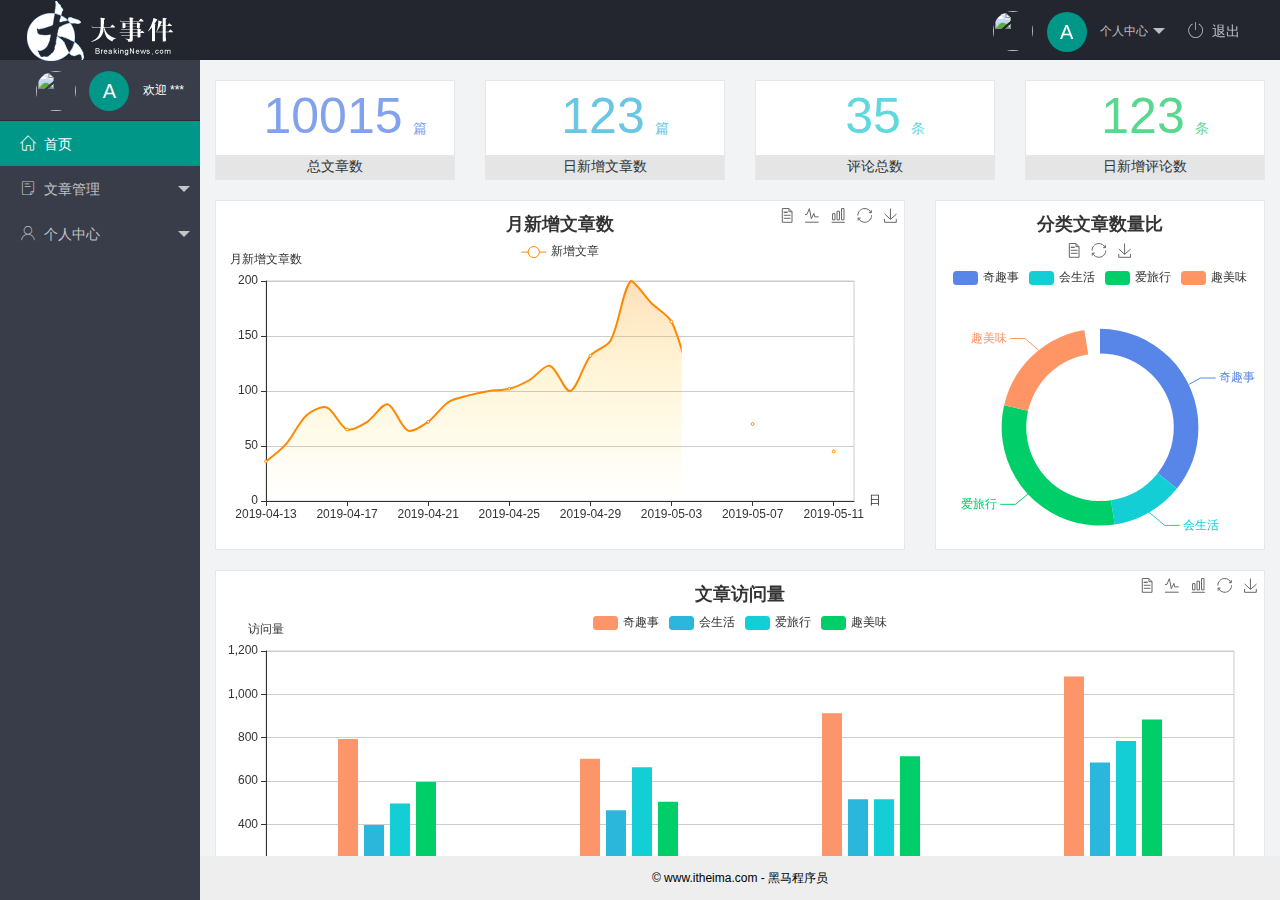
==== commit 41c00924: "完成个人中心功能开发" ====
--- a/index.html
+++ b/index.html
@@ -54,13 +54,13 @@
                         <a class="" href="javascript:;"><span class="iconfont icon-16"></span>文章管理</a>
                         <dl class="layui-nav-child">
                             <dd>
-                                <a href="/article/art_cate.html" target="fm"><i class="layui-icon layui-icon-app"></i>文章类别</a>
+                                <a href="./article/art_cate.html" target="fm"><i class="layui-icon layui-icon-app"></i>文章类别</a>
                             </dd>
                             <dd>
-                                <a href="/article/art_list.html" target="fm"><i class="layui-icon layui-icon-app"></i>文章列表</a>
+                                <a href="./article/art_list.html" target="fm"><i class="layui-icon layui-icon-app"></i>文章列表</a>
                             </dd>
                             <dd>
-                                <a href="/article/art_pub.html" target="fm"><i class="layui-icon layui-icon-app"></i>发布文章</a>
+                                <a href="./article/art_pub.html" target="fm"><i class="layui-icon layui-icon-app"></i>发布文章</a>
                             </dd>
                         </dl>
                     </li>
@@ -68,13 +68,13 @@
                         <a href="javascript:;"><span class="iconfont icon-user"></span>个人中心</a>
                         <dl class="layui-nav-child">
                             <dd>
-                                <a href="/user/user_info.html" target="fm"><i class="layui-icon layui-icon-app"></i>基本资料</a>
+                                <a href="./user/user_info.html" target="fm"><i class="layui-icon layui-icon-app"></i>基本资料</a>
                             </dd>
                             <dd>
-                                <a href="/user/user_avatar.html" target="fm"><i class="layui-icon layui-icon-app"></i>更换头像</a>
+                                <a href="./user/user_avatar.html" target="fm"><i class="layui-icon layui-icon-app"></i>更换头像</a>
                             </dd>
                             <dd>
-                                <a href="/user/user_pwd.html" target="fm"><i class="layui-icon layui-icon-app"></i>重置密码</a>
+                                <a href="./user/user_pwd.html" target="fm"><i class="layui-icon layui-icon-app"></i>重置密码</a>
                             </dd>
                         </dl>
                     </li>
